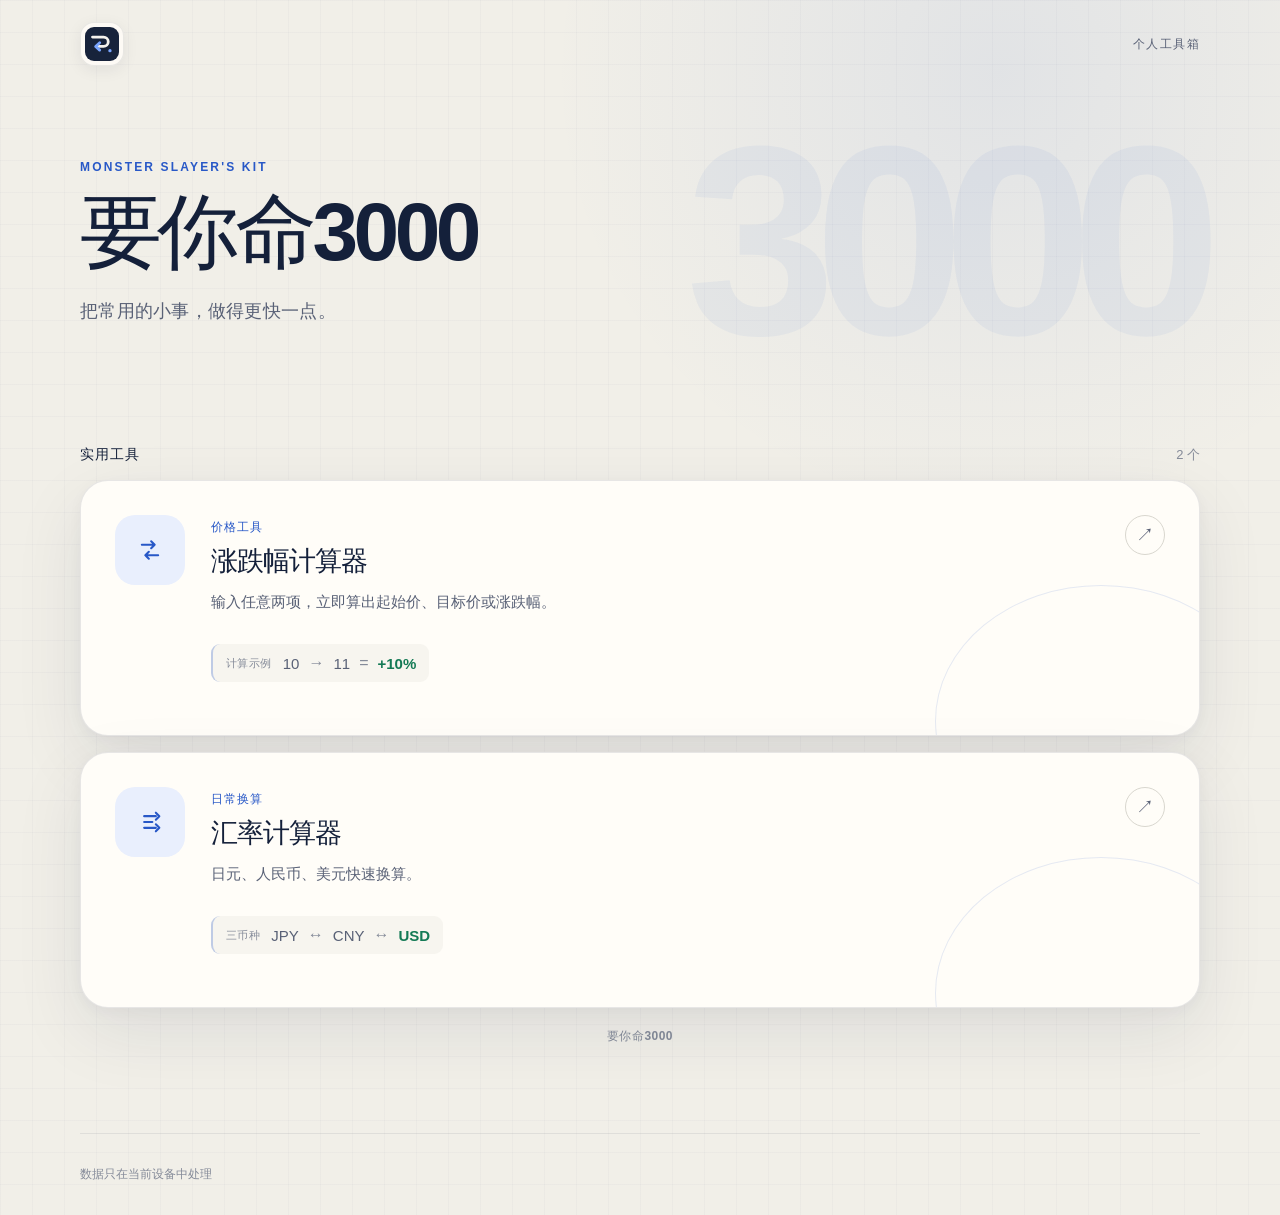
==== index.html @ 7c8b74f3 "完善 PWA 图标、离线缓存及点击更新机制 v1.1.1" ====
<!doctype html>
<html lang="zh-CN">
  <head>
    <meta charset="UTF-8" />
    <meta name="viewport" content="width=device-width, initial-scale=1, viewport-fit=cover" />
    <meta name="theme-color" content="#f1efe8" />
    <meta name="apple-mobile-web-app-capable" content="yes" />
    <meta name="apple-mobile-web-app-title" content="要你命3000" />
    <meta name="apple-mobile-web-app-status-bar-style" content="default" />
    <meta name="description" content="要你命3000：简单、顺手、在本地运行的个人实用工具合集。" />
    <link rel="manifest" href="./manifest.webmanifest" />
    <link rel="icon" href="./assets/icon-192.png" type="image/png" />
    <link rel="apple-touch-icon" sizes="180x180" href="./assets/apple-touch-icon.png" />
    <link rel="stylesheet" href="./assets/styles.css" />
    <title>要你命3000 · Monster Slayer's Kit</title>
  </head>
  <body>
    <div class="site-shell">
      <header class="topbar">
        <a class="brand-mark" href="./index.html" aria-label="要你命3000 首页">
          <img src="./assets/icon.svg" alt="" width="34" height="34" />
        </a>
        <span class="topbar-note">个人工具箱</span>
      </header>

      <main class="home-main">
        <section class="intro" aria-labelledby="page-title">
          <p class="eyebrow">MONSTER SLAYER'S KIT</p>
          <h1 id="page-title">要你命3000</h1>
          <p class="intro-copy">把常用的小事，做得更快一点。</p>
        </section>

        <section class="tools-section" aria-labelledby="tools-title">
          <div class="section-heading">
            <h2 id="tools-title">实用工具</h2>
            <span>2 个</span>
          </div>

          <a class="tool-card" href="./tools/change-calculator/index.html">
            <div class="tool-card-icon" aria-hidden="true">
              <svg viewBox="0 0 24 24" fill="none">
                <path d="M5 7.5h11M13 4.5l3 3-3 3M19 16.5H8M11 13.5l-3 3 3 3" />
              </svg>
            </div>
            <div class="tool-card-body">
              <p class="tool-card-kicker">价格工具</p>
              <h3>涨跌幅计算器</h3>
              <p>输入任意两项，立即算出起始价、目标价或涨跌幅。</p>
              <div class="formula-preview" aria-label="计算示例：10 到 11，涨幅为 10%">
                <small>计算示例</small>
                <span>10</span><i>→</i><span>11</span><i>=</i><strong>+10%</strong>
              </div>
            </div>
            <span class="tool-card-arrow" aria-hidden="true">↗</span>
          </a>

          <a class="tool-card" href="./tools/currency-converter/index.html">
            <div class="tool-card-icon" aria-hidden="true">
              <svg viewBox="0 0 24 24" fill="none">
                <path d="M7 7h10M7 12h7M7 17h10M17 4l3 3-3 3M17 14l3 3-3 3" />
              </svg>
            </div>
            <div class="tool-card-body">
              <p class="tool-card-kicker">日常换算</p>
              <h3>汇率计算器</h3>
              <p>日元、人民币、美元快速换算。</p>
              <div class="formula-preview" aria-label="汇率换算预览">
                <small>三币种</small>
                <span>JPY</span><i>↔</i><span>CNY</span><i>↔</i><strong>USD</strong>
              </div>
            </div>
            <span class="tool-card-arrow" aria-hidden="true">↗</span>
          </a>
        </section>

        <p class="version-note" data-app-version>要你命3000</p>
      </main>

      <footer class="site-footer">数据只在当前设备中处理</footer>
    </div>
    <script src="./assets/app.js" defer></script>
  </body>
</html>
---- assets/styles.css ----
:root {
  color-scheme: light;
  --canvas: #f1efe8;
  --surface: #fffdf8;
  --surface-muted: #f7f5ef;
  --ink: #14203a;
  --ink-soft: #596176;
  --ink-faint: #858b99;
  --line: #d9d7cf;
  --line-strong: #c4c2b9;
  --accent: #2858c7;
  --accent-soft: #e9effd;
  --up: #147a55;
  --up-soft: #eaf6f0;
  --down: #b5453f;
  --down-soft: #fbefed;
  --flat: #6a7180;
  --shadow: 0 24px 70px rgba(27, 38, 64, 0.09), 0 4px 14px rgba(27, 38, 64, 0.04);
  --radius-xl: 28px;
  --radius-lg: 18px;
  --radius-md: 12px;
  --page-width: 1120px;
  font-family: "Segoe UI Variable Text", "Microsoft YaHei UI", "PingFang SC", sans-serif;
  font-synthesis: none;
  text-rendering: optimizeLegibility;
}

* {
  box-sizing: border-box;
}

html {
  min-width: 320px;
  background: var(--canvas);
}

body {
  min-width: 320px;
  min-height: 100vh;
  min-height: 100svh;
  margin: 0;
  color: var(--ink);
  background:
    radial-gradient(circle at 78% 6%, rgba(40, 88, 199, 0.08), transparent 28rem),
    linear-gradient(rgba(20, 32, 58, 0.025) 1px, transparent 1px),
    linear-gradient(90deg, rgba(20, 32, 58, 0.025) 1px, transparent 1px),
    var(--canvas);
  background-size: auto, 32px 32px, 32px 32px, auto;
  -webkit-font-smoothing: antialiased;
}

a {
  color: inherit;
  text-decoration: none;
}

button,
input {
  font: inherit;
}

button,
a,
input {
  -webkit-tap-highlight-color: transparent;
}

.site-shell {
  width: min(100% - 40px, var(--page-width));
  min-height: 100vh;
  min-height: 100svh;
  margin-inline: auto;
  display: flex;
  flex-direction: column;
}

.topbar {
  min-height: 88px;
  display: flex;
  align-items: center;
  justify-content: space-between;
  padding-top: env(safe-area-inset-top);
}

.brand-mark {
  width: 44px;
  height: 44px;
  display: grid;
  place-items: center;
  border: 1px solid rgba(24, 32, 53, 0.09);
  border-radius: 14px;
  background: rgba(255, 253, 248, 0.82);
  box-shadow: 0 4px 16px rgba(20, 32, 58, 0.07);
  transition: transform 160ms ease, box-shadow 160ms ease;
}

.brand-mark img {
  display: block;
  border-radius: 9px;
}

.brand-mark:hover {
  transform: translateY(-1px);
  box-shadow: 0 6px 16px rgba(24, 32, 53, 0.1);
}

.brand-mark:active {
  transform: translateY(0) scale(0.97);
}

.brand-mark:focus-visible,
.back-link:focus-visible,
.tool-card:focus-visible,
.clear-button:focus-visible {
  outline: 3px solid rgba(49, 95, 202, 0.28);
  outline-offset: 3px;
}

.topbar-note {
  color: var(--ink-soft);
  font-size: 12px;
  font-weight: 600;
  letter-spacing: 0.12em;
}

.home-main {
  flex: 1;
  padding: clamp(54px, 8vh, 84px) 0 88px;
}

.intro {
  position: relative;
  min-height: 260px;
  max-width: none;
  isolation: isolate;
}

.intro::after {
  content: "3000";
  position: absolute;
  z-index: -1;
  top: -54px;
  right: 0;
  color: rgba(40, 88, 199, 0.055);
  font-family: "Segoe UI Variable Display", "Segoe UI", sans-serif;
  font-size: clamp(150px, 24vw, 270px);
  font-weight: 760;
  line-height: 1;
  letter-spacing: -0.08em;
  pointer-events: none;
  user-select: none;
}

.eyebrow {
  margin: 0 0 17px;
  color: var(--accent);
  font-size: 12px;
  font-weight: 750;
  letter-spacing: 0.18em;
}

.intro h1,
.tool-heading h1 {
  margin: 0;
  font-family: "Segoe UI Variable Display", "Microsoft YaHei UI", "PingFang SC", sans-serif;
  font-weight: 760;
  letter-spacing: -0.055em;
  text-wrap: balance;
}

.intro h1 {
  font-size: clamp(54px, 7.4vw, 82px);
  line-height: 1;
}

.intro-copy {
  max-width: 34em;
  margin: 23px 0 0;
  color: var(--ink-soft);
  font-size: clamp(16px, 2vw, 18px);
  line-height: 1.75;
  letter-spacing: 0.015em;
}

.tools-section {
  margin-top: 26px;
}

.version-note {
  margin: 20px 0 0;
  color: var(--ink-faint);
  font-size: 12px;
  font-weight: 600;
  letter-spacing: 0.04em;
  text-align: center;
}

.section-heading {
  display: flex;
  align-items: baseline;
  justify-content: space-between;
  margin-bottom: 16px;
}

.section-heading h2 {
  margin: 0;
  font-size: 14px;
  font-weight: 750;
  letter-spacing: 0.06em;
}

.section-heading span {
  color: var(--ink-faint);
  font-size: 13px;
}

.tool-card {
  position: relative;
  min-height: 256px;
  display: grid;
  grid-template-columns: 70px minmax(0, 1fr) auto;
  gap: 26px;
  align-items: start;
  padding: 34px;
  overflow: hidden;
  border: 1px solid rgba(20, 32, 58, 0.1);
  border-radius: var(--radius-xl);
  background: var(--surface);
  box-shadow: var(--shadow);
  transition: transform 200ms ease, box-shadow 200ms ease, border-color 200ms ease;
}

.tool-card + .tool-card {
  margin-top: 16px;
}

.tool-card::after {
  content: "";
  position: absolute;
  right: -68px;
  bottom: -122px;
  width: 330px;
  height: 270px;
  border: 1px solid rgba(40, 88, 199, 0.12);
  border-radius: 50%;
  pointer-events: none;
}

.tool-card:hover {
  transform: translateY(-3px);
  border-color: rgba(49, 95, 202, 0.26);
  box-shadow: 0 22px 60px rgba(32, 37, 47, 0.1), 0 3px 9px rgba(32, 37, 47, 0.04);
}

.tool-card:active {
  transform: translateY(-1px) scale(0.995);
}

.tool-card-icon {
  width: 70px;
  height: 70px;
  display: grid;
  place-items: center;
  border-radius: 20px;
  color: var(--accent);
  background: var(--accent-soft);
}

.tool-card-icon svg {
  width: 28px;
  stroke: currentColor;
  stroke-width: 1.8;
  stroke-linecap: round;
  stroke-linejoin: round;
}

.tool-card-body {
  min-width: 0;
}

.tool-card-kicker {
  margin: 2px 0 8px !important;
  color: var(--accent) !important;
  font-size: 12px !important;
  font-weight: 700;
  letter-spacing: 0.08em;
}

.tool-card h3 {
  margin: 0;
  font-size: 27px;
  font-weight: 750;
  line-height: 1.2;
  letter-spacing: -0.035em;
}

.tool-card-body > p {
  max-width: 520px;
  margin: 11px 0 0;
  color: var(--ink-soft);
  font-size: 15px;
  line-height: 1.7;
  text-wrap: pretty;
}

.formula-preview {
  width: fit-content;
  display: flex;
  align-items: center;
  gap: 9px;
  margin-top: 30px;
  padding: 10px 13px;
  border-left: 2px solid rgba(49, 95, 202, 0.28);
  border-radius: 9px;
  color: var(--ink-soft);
  background: var(--surface-muted);
  font-variant-numeric: tabular-nums;
  white-space: nowrap;
}

.formula-preview small {
  margin-right: 2px;
  color: var(--ink-faint);
  font-size: 11px;
  font-weight: 650;
  letter-spacing: 0.04em;
}

.formula-preview span,
.formula-preview strong {
  padding: 0;
  text-align: center;
  font-size: 15px;
}

.formula-preview i {
  color: var(--ink-faint);
  font-style: normal;
}

.formula-preview strong {
  color: var(--up);
}

.tool-card-arrow {
  position: relative;
  z-index: 1;
  width: 40px;
  height: 40px;
  display: grid;
  place-items: center;
  border: 1px solid var(--line);
  border-radius: 50%;
  color: var(--ink-soft);
  font-size: 18px;
  transition: color 160ms ease, border-color 160ms ease, background 160ms ease;
}

.tool-card:hover .tool-card-arrow {
  color: #fff;
  border-color: var(--accent);
  background: var(--accent);
}

.site-footer {
  min-height: 82px;
  display: flex;
  align-items: center;
  padding-bottom: env(safe-area-inset-bottom);
  border-top: 1px solid rgba(24, 32, 53, 0.08);
  color: var(--ink-faint);
  font-size: 12px;
}

/* 公共 PWA 更新提示；预留页面底部空间，避免覆盖工具和安全区域。 */
body.has-pwa-update {
  padding-bottom: calc(var(--pwa-update-height, 80px) + 32px + env(safe-area-inset-bottom));
}

.pwa-update {
  position: fixed;
  z-index: 20;
  left: max(16px, env(safe-area-inset-left));
  right: max(16px, env(safe-area-inset-right));
  bottom: calc(16px + env(safe-area-inset-bottom));
  max-width: 480px;
  margin-inline: auto;
  display: flex;
  align-items: center;
  justify-content: space-between;
  gap: 12px;
  padding: 12px 14px;
  border: 1px solid var(--line);
  border-radius: var(--radius-md);
  background: var(--surface);
  box-shadow: 0 4px 18px rgba(27, 38, 64, 0.1);
}

.pwa-update[hidden] {
  display: none;
}

.pwa-update p {
  margin: 0;
  color: var(--ink-soft);
  font-size: 13px;
  line-height: 1.5;
}

.pwa-update button {
  flex: 0 0 auto;
  min-height: 44px;
  padding: 0 12px;
  border: 0;
  border-radius: 8px;
  color: #fff;
  background: var(--accent);
  font-size: 13px;
  font-weight: 600;
  cursor: pointer;
}

.pwa-update button:disabled {
  opacity: 0.65;
  cursor: wait;
}

.pwa-update button:focus-visible {
  outline: 3px solid var(--accent);
  outline-offset: 3px;
}

/* Calculator */
.calculator-shell {
  max-width: 920px;
}

.back-link {
  min-height: 42px;
  display: inline-flex;
  align-items: center;
  gap: 7px;
  margin-left: -8px;
  padding: 0 9px;
  border-radius: 10px;
  color: var(--ink-soft);
  font-size: 14px;
  font-weight: 600;
  transition: color 160ms ease, background 160ms ease;
}

.back-link svg {
  width: 20px;
  stroke: currentColor;
  stroke-width: 1.8;
  stroke-linecap: round;
  stroke-linejoin: round;
}

.back-link:hover {
  color: var(--ink);
  background: rgba(255, 254, 251, 0.65);
}

.brand-mark-small {
  width: 38px;
  height: 38px;
  border-radius: 12px;
}

.calculator-main {
  flex: 1;
  padding: clamp(38px, 5vh, 56px) 0 max(56px, env(safe-area-inset-bottom));
}

.tool-heading {
  max-width: 720px;
  margin-bottom: 34px;
}

.tool-heading h1 {
  font-size: clamp(38px, 5.2vw, 52px);
  line-height: 1.06;
}

.tool-heading > p:last-child {
  margin: 14px 0 0;
  color: var(--ink-soft);
  font-size: 16px;
  line-height: 1.7;
}

.calculator-card {
  position: relative;
  padding: clamp(22px, 4vw, 40px);
  overflow: hidden;
  border: 1px solid rgba(20, 32, 58, 0.1);
  border-radius: var(--radius-xl);
  background: var(--surface);
  box-shadow: var(--shadow);
}

.calculator-card::before {
  content: "";
  position: absolute;
  inset: 0 0 auto;
  height: 3px;
  background: var(--accent);
}

.relation-line {
  display: flex;
  align-items: center;
  justify-content: center;
  gap: 12px;
  margin-bottom: 28px;
  color: var(--ink-faint);
  font-size: 12px;
  font-weight: 700;
  letter-spacing: 0.12em;
}

.relation-line i {
  color: var(--line-strong);
  font-style: normal;
  font-weight: 400;
}

.price-row {
  display: grid;
  grid-template-columns: minmax(0, 1fr) 48px minmax(0, 1fr);
  align-items: start;
}

.price-b-group {
  min-width: 0;
}

.price-b-drop:not([hidden]) {
  display: flex;
  align-items: baseline;
  justify-content: space-between;
  gap: 12px;
  margin: 7px 10px 0;
  padding: 9px 12px;
  border: 1px solid rgba(20, 32, 58, 0.06);
  border-radius: 10px;
  color: var(--ink-soft);
  background: rgba(247, 245, 239, 0.5);
  font-size: 11px;
  line-height: 1.5;
}

.price-b-drop > span {
  flex-shrink: 0;
}

.price-b-drop output {
  min-width: 0;
  font-size: 16px;
  font-weight: 600;
  font-variant-numeric: tabular-nums;
  text-align: right;
  overflow-wrap: anywhere;
}

.price-row > .direction-arrow {
  margin-top: 70px;
}

.field-card {
  position: relative;
  min-width: 0;
  display: block;
  min-height: 164px;
  padding: 20px;
  border: 1px solid var(--line);
  border-radius: var(--radius-lg);
  background: #faf8f3;
  cursor: text;
  transition: border-color 160ms ease, box-shadow 160ms ease, background 160ms ease, transform 160ms ease;
}

.field-card:focus-within {
  border-color: rgba(49, 95, 202, 0.65);
  background: #fff;
  box-shadow: 0 0 0 4px rgba(49, 95, 202, 0.1);
  transform: translateY(-1px);
}

.field-head {
  display: flex;
  align-items: center;
  justify-content: space-between;
  gap: 12px;
  color: var(--ink-soft);
  font-size: 13px;
  font-weight: 700;
}

.field-head small {
  min-width: 25px;
  height: 25px;
  display: grid;
  place-items: center;
  border: 1px solid var(--line);
  border-radius: 7px;
  color: var(--ink-faint);
  background: rgba(255, 255, 255, 0.65);
  font-size: 11px;
}

.input-wrap {
  min-width: 0;
  display: flex;
  align-items: baseline;
  margin-top: 15px;
}

.input-wrap input {
  width: 100%;
  min-width: 0;
  height: 52px;
  padding: 0;
  border: 0;
  outline: 0;
  color: var(--ink);
  background: transparent;
  font-size: clamp(30px, 5vw, 42px);
  font-weight: 720;
  letter-spacing: -0.035em;
  font-variant-numeric: tabular-nums;
  caret-color: var(--accent);
}

.input-wrap input::placeholder {
  color: #c7c8c7;
  opacity: 1;
}

.input-suffix {
  margin-left: 5px;
  color: var(--ink-faint);
  font-size: 20px;
  font-weight: 700;
}

.field-role {
  min-height: 18px;
  display: inline-flex;
  align-items: center;
  margin-top: 8px;
  color: var(--ink-faint);
  font-size: 11px;
  font-weight: 650;
  letter-spacing: 0.04em;
}

.field-card.is-derived {
  border-color: rgba(49, 95, 202, 0.32);
  background: var(--accent-soft);
}

.field-card.is-derived .field-role {
  color: var(--accent);
}

.field-card.has-error {
  border-color: rgba(181, 69, 63, 0.48);
  background: var(--down-soft);
}

.direction-arrow {
  display: grid;
  place-items: center;
  color: var(--ink-faint);
}

.direction-arrow svg {
  width: 22px;
  stroke: currentColor;
  stroke-width: 1.6;
  stroke-linecap: round;
  stroke-linejoin: round;
}

.change-connector {
  height: 42px;
  display: grid;
  place-items: center;
}

.change-connector span {
  width: 1px;
  height: 25px;
  background: var(--line);
}

.change-card {
  max-width: calc(50% - 24px);
  margin-inline: auto;
}

.change-card.is-up {
  border-color: rgba(20, 122, 85, 0.3);
  background: var(--up-soft);
}

.change-card.is-up .field-role,
.change-card.is-up input {
  color: var(--up);
}

.change-card.is-down {
  border-color: rgba(181, 69, 63, 0.3);
  background: var(--down-soft);
}

.change-card.is-down .field-role,
.change-card.is-down input {
  color: var(--down);
}

.change-card.is-flat {
  background: #f1f2f3;
}

.status-row {
  min-height: 38px;
  display: flex;
  align-items: center;
  justify-content: space-between;
  gap: 18px;
  margin-top: 30px;
  padding-top: 22px;
  border-top: 1px solid rgba(24, 32, 53, 0.08);
}

.status-message {
  margin: 0;
  color: var(--ink-soft);
  font-size: 13px;
  font-weight: 550;
}

.status-message[data-tone="up"] { color: var(--up); }
.status-message[data-tone="down"],
.status-message[data-tone="error"] { color: var(--down); }
.status-message[data-tone="flat"] { color: var(--flat); }

.clear-button {
  min-height: 38px;
  display: inline-flex;
  align-items: center;
  gap: 7px;
  flex: 0 0 auto;
  padding: 0 11px;
  border: 0;
  border-radius: 10px;
  color: var(--ink-soft);
  background: transparent;
  cursor: pointer;
  font-size: 13px;
  font-weight: 600;
  transition: color 160ms ease, background 160ms ease;
}

.clear-button svg {
  width: 17px;
  stroke: currentColor;
  stroke-width: 1.6;
  stroke-linecap: round;
  stroke-linejoin: round;
}

.clear-button:hover:not(:disabled) {
  color: var(--down);
  background: var(--down-soft);
}

.clear-button:disabled {
  opacity: 0.35;
  cursor: default;
}

/* Currency converter */
.currency-card {
  max-width: 720px;
}

.currency-stack {
  display: grid;
  gap: 10px;
}

.currency-field {
  min-height: 142px;
}

.currency-field .field-head > span:first-child {
  color: var(--ink);
  font-size: 15px;
}

.currency-field .field-head small {
  min-width: auto;
  height: auto;
  padding: 4px 7px;
  color: var(--accent);
  border-color: rgba(40, 88, 199, 0.18);
  background: var(--accent-soft);
  letter-spacing: 0.04em;
}

.currency-field.is-source {
  border-color: rgba(40, 88, 199, 0.6);
  background: #fff;
  box-shadow: 0 0 0 4px rgba(40, 88, 199, 0.09);
}

.currency-field .input-suffix {
  flex: 0 0 auto;
}

.currency-connector {
  height: 22px;
  display: grid;
  place-items: center;
  color: var(--line-strong);
}

.currency-connector svg {
  width: 18px;
  height: 18px;
  stroke: currentColor;
  stroke-width: 1.6;
  stroke-linecap: round;
  stroke-linejoin: round;
}

.currency-status {
  align-items: flex-start;
}

.currency-status-copy {
  min-width: 0;
}

.rate-date {
  margin: 5px 0 0;
  color: var(--ink-faint);
  font-size: 12px;
  line-height: 1.5;
}

.refresh-button {
  min-height: 38px;
  display: inline-flex;
  align-items: center;
  gap: 7px;
  flex: 0 0 auto;
  padding: 0 11px;
  border: 1px solid var(--line);
  border-radius: 10px;
  color: var(--ink-soft);
  background: transparent;
  cursor: pointer;
  font-size: 13px;
  font-weight: 600;
  transition: color 160ms ease, border-color 160ms ease, background 160ms ease;
}

.refresh-button svg {
  width: 16px;
  stroke: currentColor;
  stroke-width: 1.7;
  stroke-linecap: round;
  stroke-linejoin: round;
}

.refresh-button:hover:not(:disabled) {
  color: var(--accent);
  border-color: rgba(40, 88, 199, 0.38);
  background: var(--accent-soft);
}

.refresh-button:disabled {
  opacity: 0.55;
  cursor: wait;
}

.refresh-button:focus-visible {
  outline: 3px solid rgba(49, 95, 202, 0.28);
  outline-offset: 3px;
}

.privacy-note {
  display: flex;
  align-items: center;
  justify-content: center;
  gap: 7px;
  margin: 20px 0 0;
  color: var(--ink-faint);
  font-size: 12px;
}

.privacy-note svg {
  width: 16px;
  stroke: currentColor;
  stroke-width: 1.5;
  stroke-linecap: round;
  stroke-linejoin: round;
}

@media (max-width: 680px) {
  .site-shell {
    width: min(100% - 28px, var(--page-width));
  }

  .topbar {
    min-height: 72px;
  }

  .home-main {
    padding: 46px 0 54px;
  }

  .intro {
    min-height: 244px;
  }

  .intro::after {
    top: 42px;
    right: -12px;
    font-size: clamp(118px, 42vw, 164px);
  }

  .intro h1 {
    max-width: 7em;
    font-size: clamp(48px, 14vw, 62px);
  }

  .tools-section {
    margin-top: 24px;
  }

  .tool-card {
    min-height: 0;
    grid-template-columns: 54px minmax(0, 1fr);
    gap: 18px;
    padding: 22px;
    border-radius: 22px;
  }

  .tool-card-icon {
    width: 54px;
    height: 54px;
    border-radius: 16px;
  }

  .tool-card h3 {
    font-size: 21px;
  }

  .tool-card-body > p {
    font-size: 14px;
    line-height: 1.6;
  }

  .tool-card-body {
    padding-right: 30px;
  }

  .formula-preview {
    max-width: 100%;
    gap: 7px;
    margin-top: 22px;
    padding-inline: 10px;
    overflow: hidden;
  }

  .formula-preview span,
  .formula-preview strong {
    padding-inline: 0;
  }

  .tool-card-arrow {
    position: absolute;
    top: 22px;
    right: 22px;
    width: 32px;
    height: 32px;
  }

  .calculator-main {
    padding-top: 30px;
  }

  .tool-heading {
    margin-bottom: 24px;
  }

  .calculator-card {
    padding: 22px;
    border-radius: 22px;
  }

  .relation-line {
    margin: 2px 0 20px;
  }

  .price-row {
    grid-template-columns: minmax(0, 1fr);
    gap: 0;
  }

  .field-card {
    min-height: 146px;
    padding: 17px;
    border-radius: 16px;
  }

  .field-head {
    font-size: 12px;
  }

  .field-head small {
    min-width: 22px;
    height: 22px;
  }

  .input-wrap {
    margin-top: 10px;
  }

  .input-wrap input {
    height: 48px;
    font-size: clamp(30px, 10vw, 38px);
  }

  .direction-arrow {
    height: 34px;
    transform: rotate(90deg);
  }

  .price-row > .direction-arrow {
    margin-top: 0;
  }

  .direction-arrow svg {
    width: 19px;
  }

  .change-connector {
    height: 32px;
  }

  .change-connector span {
    height: 18px;
  }

  .change-card {
    max-width: none;
  }

  .status-row {
    margin-top: 20px;
    padding-top: 16px;
  }

  .currency-field {
    min-height: 132px;
  }
}

@media (max-width: 420px) {
  .tool-card-body > p {
    padding-right: 12px;
  }

  .formula-preview small {
    display: none;
  }

  .calculator-card {
    padding: 18px 14px;
  }

  .field-card {
    padding: 16px;
  }

  .field-head > span:first-child {
    max-width: none;
    line-height: 1.25;
  }

  .field-role {
    font-size: 10px;
  }

  .status-message {
    max-width: 220px;
    line-height: 1.45;
  }

  .currency-status {
    gap: 12px;
  }
}

@media (prefers-reduced-motion: reduce) {
  *,
  *::before,
  *::after {
    scroll-behavior: auto !important;
    transition-duration: 0.01ms !important;
  }
}
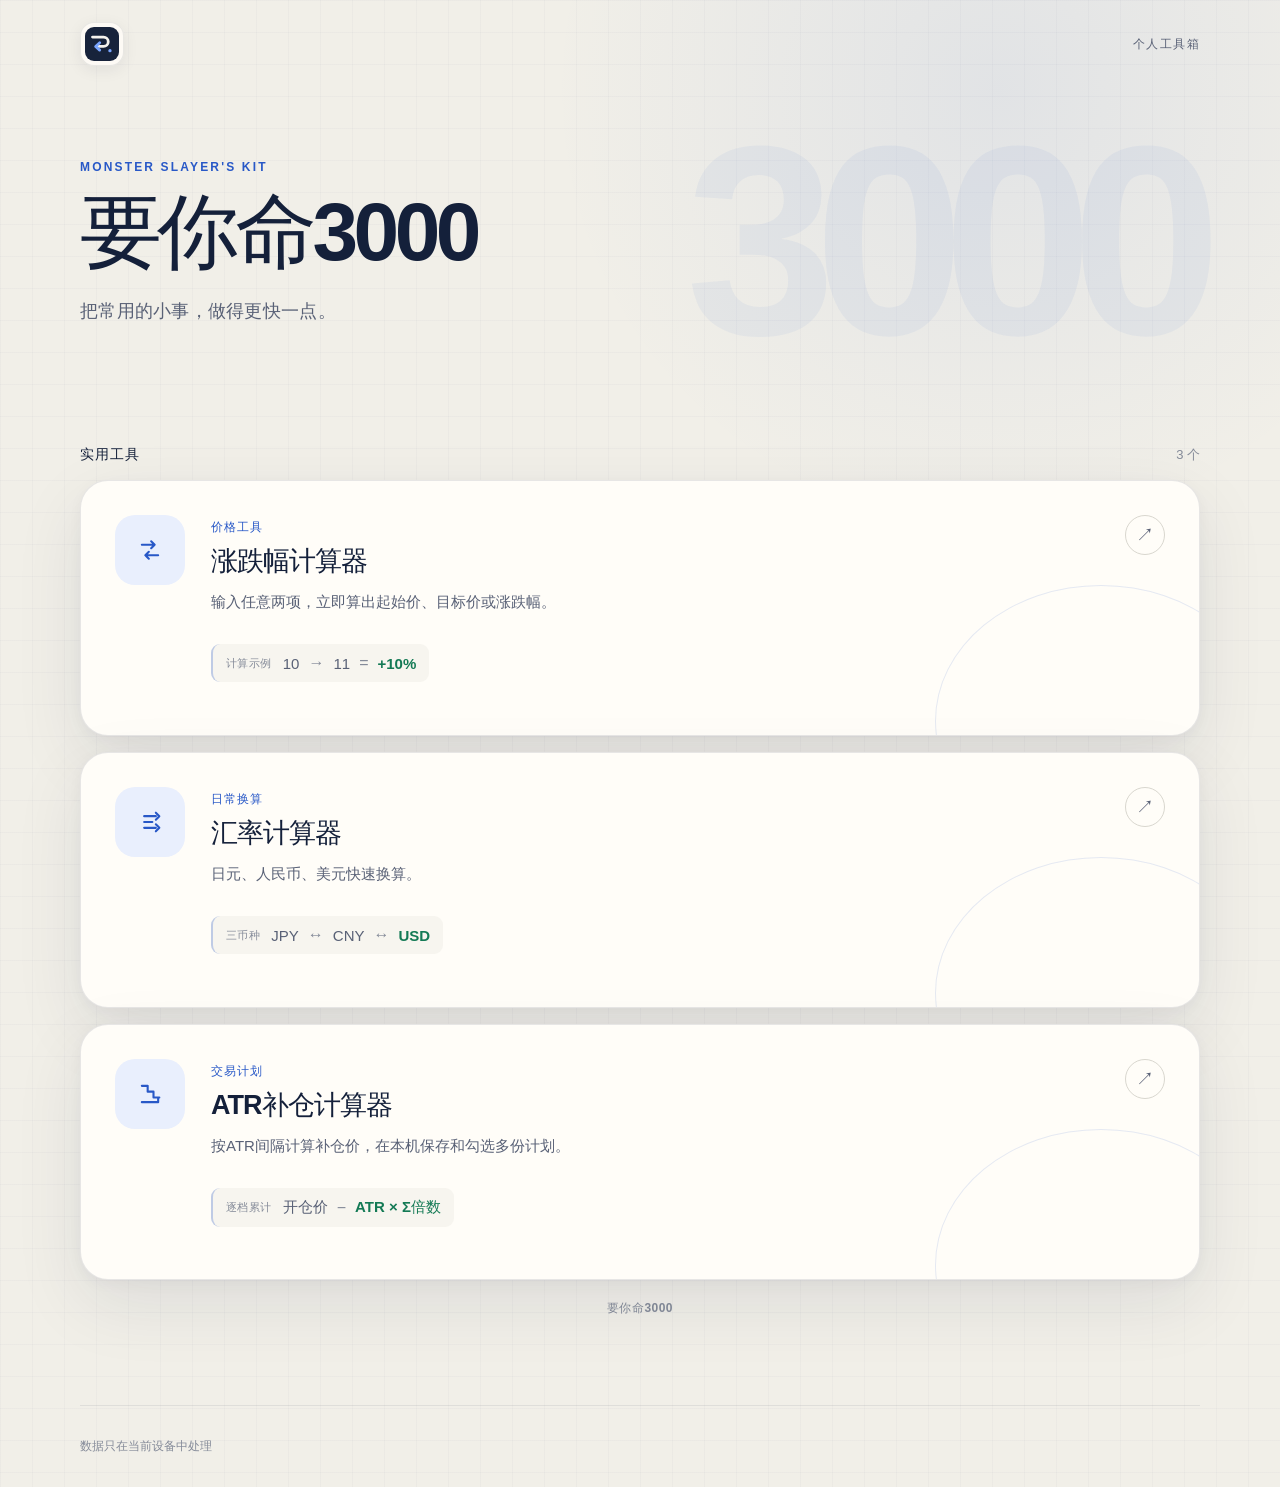
==== commit 3a577865: "发布 ATR 补仓计算器 v1.2.0" ====
--- a/index.html
+++ b/index.html
@@ -33,7 +33,7 @@
         <section class="tools-section" aria-labelledby="tools-title">
           <div class="section-heading">
             <h2 id="tools-title">实用工具</h2>
-            <span>2 个</span>
+            <span>3 个</span>
           </div>
 
           <a class="tool-card" href="./tools/change-calculator/index.html">
@@ -71,6 +71,24 @@
             </div>
             <span class="tool-card-arrow" aria-hidden="true">↗</span>
           </a>
+
+          <a class="tool-card" href="./tools/atr-calculator/index.html">
+            <div class="tool-card-icon" aria-hidden="true">
+              <svg viewBox="0 0 24 24" fill="none">
+                <path d="M5 5h5v5h5v5h5M5 19h14M19 15v4" />
+              </svg>
+            </div>
+            <div class="tool-card-body">
+              <p class="tool-card-kicker">交易计划</p>
+              <h3>ATR补仓计算器</h3>
+              <p>按ATR间隔计算补仓价，在本机保存和勾选多份计划。</p>
+              <div class="formula-preview" aria-label="按累计ATR间隔逐档计算">
+                <small>逐档累计</small>
+                <span>开仓价</span><i>−</i><strong>ATR × Σ倍数</strong>
+              </div>
+            </div>
+            <span class="tool-card-arrow" aria-hidden="true">↗</span>
+          </a>
         </section>
 
         <p class="version-note" data-app-version>要你命3000</p>
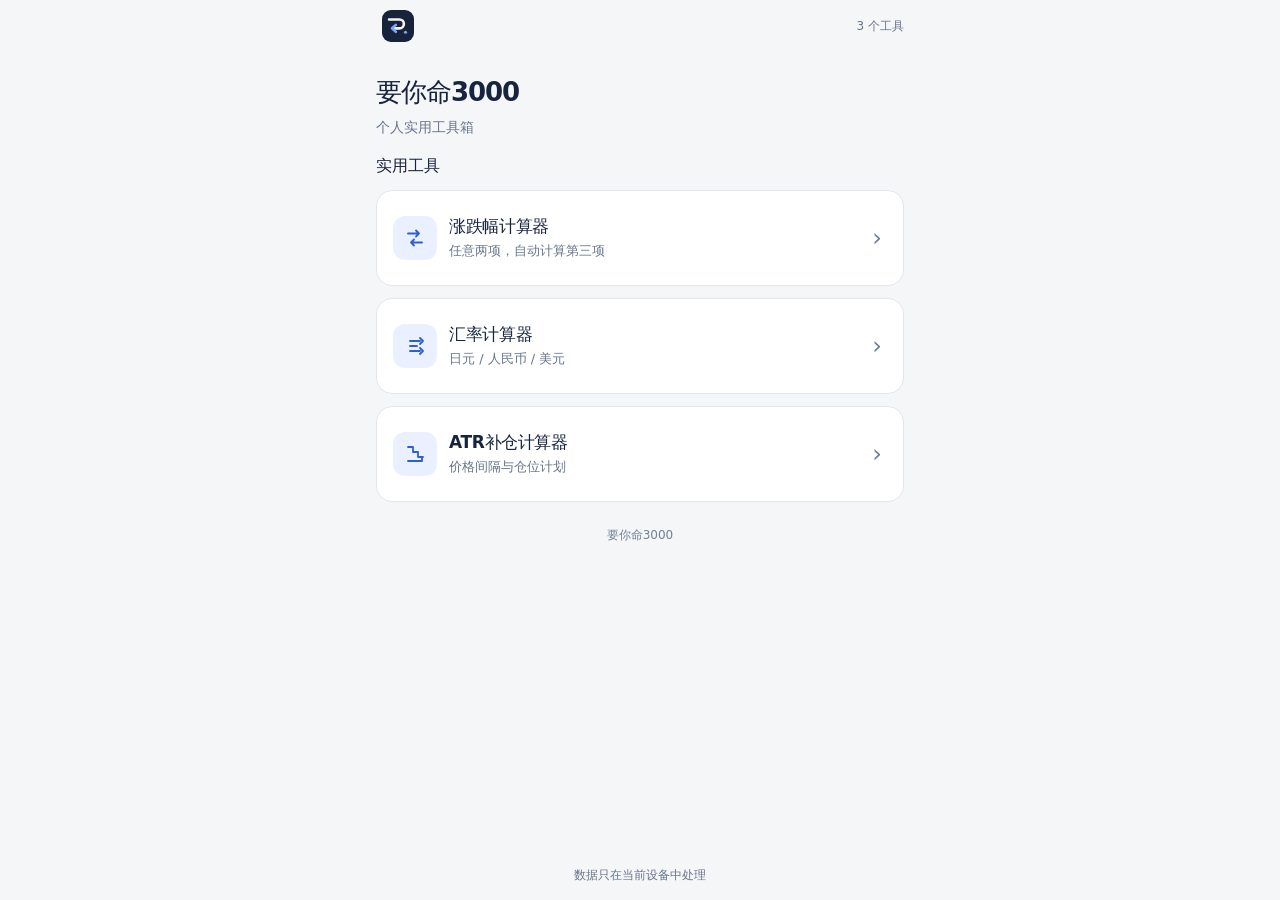
==== commit bb6a017c: "release: v1.3.0 compact UI redesign" ====
--- a/index.html
+++ b/index.html
@@ -3,7 +3,7 @@
   <head>
     <meta charset="UTF-8" />
     <meta name="viewport" content="width=device-width, initial-scale=1, viewport-fit=cover" />
-    <meta name="theme-color" content="#f1efe8" />
+    <meta name="theme-color" content="#f5f6f8" />
     <meta name="apple-mobile-web-app-capable" content="yes" />
     <meta name="apple-mobile-web-app-title" content="要你命3000" />
     <meta name="apple-mobile-web-app-status-bar-style" content="default" />
@@ -20,20 +20,18 @@
         <a class="brand-mark" href="./index.html" aria-label="要你命3000 首页">
           <img src="./assets/icon.svg" alt="" width="34" height="34" />
         </a>
-        <span class="topbar-note">个人工具箱</span>
+        <span class="topbar-note">3 个工具</span>
       </header>
 
       <main class="home-main">
         <section class="intro" aria-labelledby="page-title">
-          <p class="eyebrow">MONSTER SLAYER'S KIT</p>
           <h1 id="page-title">要你命3000</h1>
-          <p class="intro-copy">把常用的小事，做得更快一点。</p>
+          <p class="intro-copy">个人实用工具箱</p>
         </section>
 
         <section class="tools-section" aria-labelledby="tools-title">
           <div class="section-heading">
             <h2 id="tools-title">实用工具</h2>
-            <span>3 个</span>
           </div>
 
           <a class="tool-card" href="./tools/change-calculator/index.html">
@@ -43,15 +41,10 @@
               </svg>
             </div>
             <div class="tool-card-body">
-              <p class="tool-card-kicker">价格工具</p>
               <h3>涨跌幅计算器</h3>
-              <p>输入任意两项，立即算出起始价、目标价或涨跌幅。</p>
-              <div class="formula-preview" aria-label="计算示例：10 到 11，涨幅为 10%">
-                <small>计算示例</small>
-                <span>10</span><i>→</i><span>11</span><i>=</i><strong>+10%</strong>
-              </div>
+              <p>任意两项，自动计算第三项</p>
             </div>
-            <span class="tool-card-arrow" aria-hidden="true">↗</span>
+            <span class="tool-card-arrow" aria-hidden="true">›</span>
           </a>
 
           <a class="tool-card" href="./tools/currency-converter/index.html">
@@ -61,15 +54,10 @@
               </svg>
             </div>
             <div class="tool-card-body">
-              <p class="tool-card-kicker">日常换算</p>
               <h3>汇率计算器</h3>
-              <p>日元、人民币、美元快速换算。</p>
-              <div class="formula-preview" aria-label="汇率换算预览">
-                <small>三币种</small>
-                <span>JPY</span><i>↔</i><span>CNY</span><i>↔</i><strong>USD</strong>
-              </div>
+              <p>日元 / 人民币 / 美元</p>
             </div>
-            <span class="tool-card-arrow" aria-hidden="true">↗</span>
+            <span class="tool-card-arrow" aria-hidden="true">›</span>
           </a>
 
           <a class="tool-card" href="./tools/atr-calculator/index.html">
@@ -79,15 +67,10 @@
               </svg>
             </div>
             <div class="tool-card-body">
-              <p class="tool-card-kicker">交易计划</p>
               <h3>ATR补仓计算器</h3>
-              <p>按ATR间隔计算补仓价，在本机保存和勾选多份计划。</p>
-              <div class="formula-preview" aria-label="按累计ATR间隔逐档计算">
-                <small>逐档累计</small>
-                <span>开仓价</span><i>−</i><strong>ATR × Σ倍数</strong>
-              </div>
+              <p>价格间隔与仓位计划</p>
             </div>
-            <span class="tool-card-arrow" aria-hidden="true">↗</span>
+            <span class="tool-card-arrow" aria-hidden="true">›</span>
           </a>
         </section>
 
--- a/assets/styles.css
+++ b/assets/styles.css
@@ -1,1119 +1,202 @@
+/* Shared design tokens and compact utility controls. */
 :root {
   color-scheme: light;
-  --canvas: #f1efe8;
-  --surface: #fffdf8;
-  --surface-muted: #f7f5ef;
-  --ink: #14203a;
-  --ink-soft: #596176;
-  --ink-faint: #858b99;
-  --line: #d9d7cf;
-  --line-strong: #c4c2b9;
-  --accent: #2858c7;
-  --accent-soft: #e9effd;
+  --canvas: #f5f6f8;
+  --surface: #ffffff;
+  --surface-muted: #f8f9fb;
+  --ink: #17243d;
+  --ink-soft: #68758b;
+  --ink-faint: #718096;
+  --line: #e2e6ed;
+  --line-strong: #c7cfdd;
+  --accent: #2d5fd2;
+  --accent-soft: #eaf0ff;
   --up: #147a55;
-  --up-soft: #eaf6f0;
-  --down: #b5453f;
-  --down-soft: #fbefed;
-  --flat: #6a7180;
-  --shadow: 0 24px 70px rgba(27, 38, 64, 0.09), 0 4px 14px rgba(27, 38, 64, 0.04);
-  --radius-xl: 28px;
-  --radius-lg: 18px;
-  --radius-md: 12px;
-  --page-width: 1120px;
-  font-family: "Segoe UI Variable Text", "Microsoft YaHei UI", "PingFang SC", sans-serif;
+  --up-soft: #edf8f2;
+  --down: #b03e39;
+  --down-soft: #fff1ef;
+  --warning: #8c621c;
+  --warning-soft: #fff8e8;
+  --flat: #68758b;
+  --radius-xl: 16px;
+  --radius-lg: 12px;
+  --radius-md: 10px;
+  --space-1: 4px;
+  --space-2: 8px;
+  --space-3: 12px;
+  --space-4: 16px;
+  --space-6: 24px;
+  --page-width: 560px;
+  --focus-ring: 0 0 0 3px rgba(45, 95, 210, .12);
+  font-family: -apple-system, BlinkMacSystemFont, system-ui, "Segoe UI", "PingFang SC", "Microsoft YaHei", sans-serif;
   font-synthesis: none;
   text-rendering: optimizeLegibility;
 }
-
-* {
-  box-sizing: border-box;
-}
-
-html {
-  min-width: 320px;
-  background: var(--canvas);
-}
-
+* { box-sizing: border-box; }
+html { min-width: 320px; background: var(--canvas); }
 body {
-  min-width: 320px;
-  min-height: 100vh;
-  min-height: 100svh;
-  margin: 0;
-  color: var(--ink);
-  background:
-    radial-gradient(circle at 78% 6%, rgba(40, 88, 199, 0.08), transparent 28rem),
-    linear-gradient(rgba(20, 32, 58, 0.025) 1px, transparent 1px),
-    linear-gradient(90deg, rgba(20, 32, 58, 0.025) 1px, transparent 1px),
-    var(--canvas);
-  background-size: auto, 32px 32px, 32px 32px, auto;
-  -webkit-font-smoothing: antialiased;
-}
-
-a {
-  color: inherit;
-  text-decoration: none;
-}
-
-button,
-input {
-  font: inherit;
-}
-
-button,
-a,
-input {
-  -webkit-tap-highlight-color: transparent;
-}
-
+  min-width: 320px; min-height: 100vh; min-height: 100svh;
+  margin: 0; color: var(--ink); background: var(--canvas);
+  font-size: 14px; line-height: 1.5; -webkit-font-smoothing: antialiased;
+}
+a, a:hover, a:visited { color: inherit; text-decoration: none; }
+.topbar a, .topbar a span { text-decoration: none; }
+button, input { font: inherit; }
+button, a, input { -webkit-tap-highlight-color: transparent; }
+button { cursor: pointer; }
+[hidden] { display: none !important; }
+a:focus-visible, button:focus-visible, summary:focus-visible {
+  outline: 2px solid var(--accent); outline-offset: 3px;
+}
 .site-shell {
-  width: min(100% - 40px, var(--page-width));
-  min-height: 100vh;
-  min-height: 100svh;
+  width: 100%; max-width: var(--page-width); min-height: 100vh; min-height: 100svh;
   margin-inline: auto;
-  display: flex;
-  flex-direction: column;
-}
-
+  padding-left: max(16px, env(safe-area-inset-left));
+  padding-right: max(16px, env(safe-area-inset-right));
+  display: flex; flex-direction: column;
+}
 .topbar {
-  min-height: 88px;
-  display: flex;
-  align-items: center;
-  justify-content: space-between;
+  min-height: calc(52px + env(safe-area-inset-top));
   padding-top: env(safe-area-inset-top);
-}
-
+  display: flex; align-items: center; justify-content: space-between;
+}
 .brand-mark {
-  width: 44px;
-  height: 44px;
-  display: grid;
-  place-items: center;
-  border: 1px solid rgba(24, 32, 53, 0.09);
-  border-radius: 14px;
-  background: rgba(255, 253, 248, 0.82);
-  box-shadow: 0 4px 16px rgba(20, 32, 58, 0.07);
-  transition: transform 160ms ease, box-shadow 160ms ease;
-}
-
-.brand-mark img {
-  display: block;
-  border-radius: 9px;
-}
-
-.brand-mark:hover {
-  transform: translateY(-1px);
-  box-shadow: 0 6px 16px rgba(24, 32, 53, 0.1);
-}
-
-.brand-mark:active {
-  transform: translateY(0) scale(0.97);
-}
-
-.brand-mark:focus-visible,
-.back-link:focus-visible,
-.tool-card:focus-visible,
-.clear-button:focus-visible {
-  outline: 3px solid rgba(49, 95, 202, 0.28);
-  outline-offset: 3px;
-}
-
-.topbar-note {
-  color: var(--ink-soft);
-  font-size: 12px;
-  font-weight: 600;
-  letter-spacing: 0.12em;
-}
-
-.home-main {
-  flex: 1;
-  padding: clamp(54px, 8vh, 84px) 0 88px;
-}
-
-.intro {
-  position: relative;
-  min-height: 260px;
-  max-width: none;
-  isolation: isolate;
-}
-
-.intro::after {
-  content: "3000";
-  position: absolute;
-  z-index: -1;
-  top: -54px;
-  right: 0;
-  color: rgba(40, 88, 199, 0.055);
-  font-family: "Segoe UI Variable Display", "Segoe UI", sans-serif;
-  font-size: clamp(150px, 24vw, 270px);
-  font-weight: 760;
-  line-height: 1;
-  letter-spacing: -0.08em;
-  pointer-events: none;
-  user-select: none;
-}
-
-.eyebrow {
-  margin: 0 0 17px;
-  color: var(--accent);
-  font-size: 12px;
-  font-weight: 750;
-  letter-spacing: 0.18em;
-}
-
-.intro h1,
-.tool-heading h1 {
-  margin: 0;
-  font-family: "Segoe UI Variable Display", "Microsoft YaHei UI", "PingFang SC", sans-serif;
-  font-weight: 760;
-  letter-spacing: -0.055em;
-  text-wrap: balance;
-}
-
-.intro h1 {
-  font-size: clamp(54px, 7.4vw, 82px);
-  line-height: 1;
-}
-
-.intro-copy {
-  max-width: 34em;
-  margin: 23px 0 0;
-  color: var(--ink-soft);
-  font-size: clamp(16px, 2vw, 18px);
-  line-height: 1.75;
-  letter-spacing: 0.015em;
-}
-
-.tools-section {
-  margin-top: 26px;
-}
-
-.version-note {
-  margin: 20px 0 0;
-  color: var(--ink-faint);
-  font-size: 12px;
-  font-weight: 600;
-  letter-spacing: 0.04em;
-  text-align: center;
-}
-
-.section-heading {
-  display: flex;
-  align-items: baseline;
-  justify-content: space-between;
-  margin-bottom: 16px;
-}
-
-.section-heading h2 {
-  margin: 0;
-  font-size: 14px;
-  font-weight: 750;
-  letter-spacing: 0.06em;
-}
-
-.section-heading span {
-  color: var(--ink-faint);
-  font-size: 13px;
-}
-
+  width: 44px; height: 44px; display: grid; place-items: center;
+  border-radius: var(--radius-md);
+}
+.brand-mark img { display: block; width: 32px; height: 32px; border-radius: 9px; }
+.brand-mark-small img { width: 28px; height: 28px; border-radius: 8px; }
+.brand-mark:active { background: var(--line); }
+.topbar-note { color: var(--ink-soft); font-size: 12px; font-weight: 500; }
+.back-link {
+  min-height: 44px; display: inline-flex; align-items: center; gap: 4px;
+  margin-left: -8px; padding: 0 8px; border-radius: var(--radius-md);
+  color: var(--accent); font-size: 14px; font-weight: 500;
+}
+.back-link svg { width: 20px; stroke: currentColor; stroke-width: 1.8; stroke-linecap: round; stroke-linejoin: round; }
+.back-link:active { background: var(--accent-soft); }
+.home-main, .calculator-main { flex: 1; padding: 16px 0 24px; }
+.intro, .tool-heading { margin: 0 0 16px; }
+.intro h1, .tool-heading h1 {
+  margin: 0; font-size: 26px; font-weight: 700; line-height: 1.25; letter-spacing: -.04em;
+  overflow-wrap: anywhere;
+}
+.intro-copy, .tool-heading > p {
+  margin: 8px 0 0; color: var(--ink-soft); font-size: 14px; line-height: 1.5;
+}
+.section-heading { display: flex; align-items: center; justify-content: space-between; gap: 12px; margin-bottom: 12px; }
+.section-heading h2 { margin: 0; font-size: 16px; font-weight: 650; }
+.section-heading > span { color: var(--ink-soft); font-size: 12px; flex-shrink: 0; }
+.tools-section { margin-top: 0; }
 .tool-card {
-  position: relative;
-  min-height: 256px;
-  display: grid;
-  grid-template-columns: 70px minmax(0, 1fr) auto;
-  gap: 26px;
-  align-items: start;
-  padding: 34px;
-  overflow: hidden;
-  border: 1px solid rgba(20, 32, 58, 0.1);
-  border-radius: var(--radius-xl);
-  background: var(--surface);
-  box-shadow: var(--shadow);
-  transition: transform 200ms ease, box-shadow 200ms ease, border-color 200ms ease;
-}
-
-.tool-card + .tool-card {
-  margin-top: 16px;
-}
-
-.tool-card::after {
-  content: "";
-  position: absolute;
-  right: -68px;
-  bottom: -122px;
-  width: 330px;
-  height: 270px;
-  border: 1px solid rgba(40, 88, 199, 0.12);
-  border-radius: 50%;
-  pointer-events: none;
-}
-
-.tool-card:hover {
-  transform: translateY(-3px);
-  border-color: rgba(49, 95, 202, 0.26);
-  box-shadow: 0 22px 60px rgba(32, 37, 47, 0.1), 0 3px 9px rgba(32, 37, 47, 0.04);
-}
-
-.tool-card:active {
-  transform: translateY(-1px) scale(0.995);
-}
-
-.tool-card-icon {
-  width: 70px;
-  height: 70px;
-  display: grid;
-  place-items: center;
-  border-radius: 20px;
-  color: var(--accent);
-  background: var(--accent-soft);
-}
-
-.tool-card-icon svg {
-  width: 28px;
-  stroke: currentColor;
-  stroke-width: 1.8;
-  stroke-linecap: round;
-  stroke-linejoin: round;
-}
-
-.tool-card-body {
-  min-width: 0;
-}
-
-.tool-card-kicker {
-  margin: 2px 0 8px !important;
-  color: var(--accent) !important;
-  font-size: 12px !important;
-  font-weight: 700;
-  letter-spacing: 0.08em;
-}
-
-.tool-card h3 {
-  margin: 0;
-  font-size: 27px;
-  font-weight: 750;
-  line-height: 1.2;
-  letter-spacing: -0.035em;
-}
-
-.tool-card-body > p {
-  max-width: 520px;
-  margin: 11px 0 0;
-  color: var(--ink-soft);
-  font-size: 15px;
-  line-height: 1.7;
-  text-wrap: pretty;
-}
-
-.formula-preview {
-  width: fit-content;
-  display: flex;
-  align-items: center;
-  gap: 9px;
-  margin-top: 30px;
-  padding: 10px 13px;
-  border-left: 2px solid rgba(49, 95, 202, 0.28);
-  border-radius: 9px;
-  color: var(--ink-soft);
-  background: var(--surface-muted);
-  font-variant-numeric: tabular-nums;
-  white-space: nowrap;
-}
-
-.formula-preview small {
-  margin-right: 2px;
-  color: var(--ink-faint);
-  font-size: 11px;
-  font-weight: 650;
-  letter-spacing: 0.04em;
-}
-
-.formula-preview span,
-.formula-preview strong {
-  padding: 0;
-  text-align: center;
-  font-size: 15px;
-}
-
-.formula-preview i {
-  color: var(--ink-faint);
-  font-style: normal;
-}
-
-.formula-preview strong {
-  color: var(--up);
-}
-
-.tool-card-arrow {
-  position: relative;
-  z-index: 1;
-  width: 40px;
-  height: 40px;
-  display: grid;
-  place-items: center;
-  border: 1px solid var(--line);
-  border-radius: 50%;
-  color: var(--ink-soft);
-  font-size: 18px;
-  transition: color 160ms ease, border-color 160ms ease, background 160ms ease;
-}
-
-.tool-card:hover .tool-card-arrow {
-  color: #fff;
-  border-color: var(--accent);
-  background: var(--accent);
-}
-
-.site-footer {
-  min-height: 82px;
-  display: flex;
-  align-items: center;
-  padding-bottom: env(safe-area-inset-bottom);
-  border-top: 1px solid rgba(24, 32, 53, 0.08);
-  color: var(--ink-faint);
-  font-size: 12px;
-}
-
-/* 公共 PWA 更新提示；预留页面底部空间，避免覆盖工具和安全区域。 */
-body.has-pwa-update {
-  padding-bottom: calc(var(--pwa-update-height, 80px) + 32px + env(safe-area-inset-bottom));
-}
-
+  min-height: 96px; display: grid; grid-template-columns: 44px minmax(0, 1fr) 20px;
+  align-items: center; gap: 12px; padding: 16px;
+  border: 1px solid var(--line); border-radius: var(--radius-xl); background: var(--surface);
+  transition: border-color 140ms ease, background 140ms ease;
+}
+.tool-card + .tool-card { margin-top: 12px; }
+.tool-card-icon { width: 44px; height: 44px; display: grid; place-items: center; border-radius: 12px; color: var(--accent); background: var(--accent-soft); }
+.tool-card-icon svg { width: 24px; stroke: currentColor; stroke-width: 1.8; stroke-linecap: round; stroke-linejoin: round; }
+.tool-card-body { min-width: 0; }
+.tool-card h3 { margin: 0; font-size: 17px; font-weight: 650; line-height: 1.35; letter-spacing: -.02em; }
+.tool-card-body > p { margin: 4px 0 0; color: var(--ink-soft); font-size: 13px; line-height: 1.45; }
+.tool-card-arrow { display: grid; place-items: center; color: var(--ink-faint); font-size: 24px; line-height: 1; }
+.tool-card:active { background: var(--surface-muted); border-color: var(--line-strong); }
+.version-note { margin: 24px 0 0; color: var(--ink-faint); font-size: 12px; text-align: center; }
+.site-footer { padding: 16px 0 max(16px, env(safe-area-inset-bottom)); color: var(--ink-soft); font-size: 12px; text-align: center; }
+.calculator-shell { max-width: var(--page-width); }
+.calculator-main { padding-bottom: max(24px, env(safe-area-inset-bottom)); }
+.calculator-card { padding: 16px; border: 1px solid var(--line); border-radius: var(--radius-xl); background: var(--surface); }
+.price-row { display: grid; grid-template-columns: repeat(2, minmax(0, 1fr)); gap: 12px; align-items: start; }
+.price-b-group { min-width: 0; }
+.field-card { display: block; min-width: 0; color: var(--ink-soft); }
+.field-head { display: flex; align-items: center; justify-content: space-between; gap: 8px; margin-bottom: 8px; font-size: 13px; font-weight: 500; }
+.field-head small { color: var(--ink-faint); font-size: 12px; font-weight: 500; }
+.input-wrap {
+  display: flex; align-items: center; gap: 8px; min-width: 0; height: 48px;
+  padding: 0 12px; border: 1px solid var(--line); border-radius: var(--radius-md); background: var(--surface-muted);
+}
+.input-wrap input {
+  width: 100%; min-width: 0; height: 46px; padding: 0; border: 0; outline: 0;
+  color: var(--ink); background: transparent; font-size: 20px; font-weight: 600;
+  font-variant-numeric: tabular-nums; caret-color: var(--accent);
+}
+.input-wrap input::placeholder { color: var(--ink-faint); font-size: 16px; font-weight: 400; opacity: 1; }
+.input-wrap:focus-within { border-color: var(--accent); box-shadow: var(--focus-ring); background: var(--surface); }
+.input-suffix { flex: 0 0 auto; color: var(--ink-soft); font-size: 16px; font-weight: 500; }
+.field-role:empty { display: none; }
+.field-role { display: block; margin-top: 4px; min-height: 18px; color: var(--ink-soft); font-size: 12px; }
+.field-card.is-derived .input-wrap { background: var(--accent-soft); border-color: #c7d5f8; }
+.field-card.is-derived .field-role { color: var(--accent); }
+.field-card .input-wrap:focus-within { border-color: var(--accent); box-shadow: var(--focus-ring); }
+.field-card.has-error .input-wrap { border-color: var(--down); background: var(--down-soft); }
+.change-card { margin-top: 16px; }
+.change-card input { font-size: 28px; }
+.change-card.is-up input, .change-card.is-up .field-role { color: var(--up); }
+.change-card.is-down input, .change-card.is-down .field-role { color: var(--down); }
+.change-card.is-flat input { color: var(--flat); }
+.price-b-drop { display: flex; align-items: baseline; justify-content: space-between; flex-wrap: wrap; gap: 4px 8px; margin: 8px 0 0; color: var(--ink-soft); font-size: 12px; }
+.price-b-drop output { color: var(--ink); font-size: 14px; font-weight: 600; font-variant-numeric: tabular-nums; overflow-wrap: anywhere; }
+.status-row { display: flex; align-items: center; justify-content: space-between; gap: 12px; margin-top: 16px; padding-top: 12px; border-top: 1px solid var(--line); }
+.status-message { margin: 0; color: var(--ink-soft); font-size: 13px; line-height: 1.5; overflow-wrap: anywhere; }
+.status-message[data-tone="up"] { color: var(--up); }
+.status-message[data-tone="down"], .status-message[data-tone="error"] { color: var(--down); }
+.status-message[data-tone="flat"] { color: var(--flat); }
+.clear-button, .refresh-button, .atr-button {
+  display: inline-flex; align-items: center; justify-content: center; gap: 8px;
+  min-height: 44px; padding: 8px 12px; border: 1px solid var(--line); border-radius: var(--radius-md);
+  color: var(--ink); background: var(--surface); font-size: 14px; line-height: 1.5; font-weight: 500;
+  transition: background 140ms ease, border-color 140ms ease;
+}
+.clear-button { flex: 0 0 auto; color: var(--ink-soft); border-color: transparent; background: transparent; }
+.clear-button svg, .refresh-button svg { width: 16px; stroke: currentColor; stroke-width: 1.7; stroke-linecap: round; stroke-linejoin: round; }
+button:disabled { opacity: .5; cursor: default; }
+button:active:not(:disabled) { background: var(--surface-muted); }
+.privacy-note { margin: 16px 0 0; display: flex; align-items: center; justify-content: center; gap: 4px; color: var(--ink-soft); font-size: 12px; }
+.privacy-note svg { width: 16px; stroke: currentColor; stroke-width: 1.5; stroke-linecap: round; stroke-linejoin: round; }
+.currency-stack { display: grid; }
+.currency-field { display: grid; grid-template-columns: 104px minmax(0, 1fr); align-items: center; gap: 4px 12px; padding: 8px 0; }
+.currency-field:first-child { padding-top: 0; }
+.currency-field + .currency-field { border-top: 1px solid var(--line); }
+.currency-field .field-head { display: flex; justify-content: flex-start; flex-wrap: wrap; align-items: baseline; gap: 4px 8px; margin: 0; color: var(--ink); font-size: 14px; }
+.currency-field .field-head small { margin-top: 0; font-size: 12px; }
+.currency-field .field-role { grid-column: 2; margin-top: 0; text-align: right; }
+.currency-field .field-role:empty { display: none; }
+.currency-field.is-source .input-wrap { border-color: var(--accent); background: var(--surface); }
+.currency-field.is-source .field-role { color: var(--accent); }
+.currency-field.is-derived .input-wrap { background: var(--accent-soft); }
+.currency-field .input-wrap input { text-align: right; }
+.currency-status { display: block; margin-top: 4px; }
+.currency-status-copy { min-width: 0; }
+.rate-date { display: grid; gap: 4px; margin: 8px 0 12px; color: var(--ink-soft); font-size: 12px; line-height: 1.6; overflow-wrap: anywhere; }
+.rate-detail { display: flex; align-items: baseline; justify-content: space-between; gap: 12px; }
+.rate-detail > span:last-child { text-align: right; font-variant-numeric: tabular-nums; overflow-wrap: anywhere; }
+.rate-detail > span:first-child { flex: 0 0 auto; }
+.refresh-button { width: 100%; color: var(--accent); }
+/* Update notice stays in document flow so it cannot cover a focused field. */
 .pwa-update {
-  position: fixed;
-  z-index: 20;
-  left: max(16px, env(safe-area-inset-left));
-  right: max(16px, env(safe-area-inset-right));
-  bottom: calc(16px + env(safe-area-inset-bottom));
-  max-width: 480px;
-  margin-inline: auto;
-  display: flex;
-  align-items: center;
-  justify-content: space-between;
-  gap: 12px;
-  padding: 12px 14px;
-  border: 1px solid var(--line);
-  border-radius: var(--radius-md);
-  background: var(--surface);
-  box-shadow: 0 4px 18px rgba(27, 38, 64, 0.1);
-}
-
-.pwa-update[hidden] {
-  display: none;
-}
-
-.pwa-update p {
-  margin: 0;
-  color: var(--ink-soft);
-  font-size: 13px;
-  line-height: 1.5;
-}
-
-.pwa-update button {
-  flex: 0 0 auto;
-  min-height: 44px;
-  padding: 0 12px;
-  border: 0;
-  border-radius: 8px;
-  color: #fff;
-  background: var(--accent);
-  font-size: 13px;
-  font-weight: 600;
-  cursor: pointer;
-}
-
-.pwa-update button:disabled {
-  opacity: 0.65;
-  cursor: wait;
-}
-
-.pwa-update button:focus-visible {
-  outline: 3px solid var(--accent);
-  outline-offset: 3px;
-}
-
-/* Calculator */
-.calculator-shell {
-  max-width: 920px;
-}
-
-.back-link {
-  min-height: 42px;
-  display: inline-flex;
-  align-items: center;
-  gap: 7px;
-  margin-left: -8px;
-  padding: 0 9px;
-  border-radius: 10px;
-  color: var(--ink-soft);
-  font-size: 14px;
-  font-weight: 600;
-  transition: color 160ms ease, background 160ms ease;
-}
-
-.back-link svg {
-  width: 20px;
-  stroke: currentColor;
-  stroke-width: 1.8;
-  stroke-linecap: round;
-  stroke-linejoin: round;
-}
-
-.back-link:hover {
-  color: var(--ink);
-  background: rgba(255, 254, 251, 0.65);
-}
-
-.brand-mark-small {
-  width: 38px;
-  height: 38px;
-  border-radius: 12px;
-}
-
-.calculator-main {
-  flex: 1;
-  padding: clamp(38px, 5vh, 56px) 0 max(56px, env(safe-area-inset-bottom));
-}
-
-.tool-heading {
-  max-width: 720px;
-  margin-bottom: 34px;
-}
-
-.tool-heading h1 {
-  font-size: clamp(38px, 5.2vw, 52px);
-  line-height: 1.06;
-}
-
-.tool-heading > p:last-child {
-  margin: 14px 0 0;
-  color: var(--ink-soft);
-  font-size: 16px;
-  line-height: 1.7;
-}
-
-.calculator-card {
-  position: relative;
-  padding: clamp(22px, 4vw, 40px);
-  overflow: hidden;
-  border: 1px solid rgba(20, 32, 58, 0.1);
-  border-radius: var(--radius-xl);
-  background: var(--surface);
-  box-shadow: var(--shadow);
-}
-
-.calculator-card::before {
-  content: "";
-  position: absolute;
-  inset: 0 0 auto;
-  height: 3px;
-  background: var(--accent);
-}
-
-.relation-line {
-  display: flex;
-  align-items: center;
-  justify-content: center;
-  gap: 12px;
-  margin-bottom: 28px;
-  color: var(--ink-faint);
-  font-size: 12px;
-  font-weight: 700;
-  letter-spacing: 0.12em;
-}
-
-.relation-line i {
-  color: var(--line-strong);
-  font-style: normal;
-  font-weight: 400;
-}
-
-.price-row {
-  display: grid;
-  grid-template-columns: minmax(0, 1fr) 48px minmax(0, 1fr);
-  align-items: start;
-}
-
-.price-b-group {
-  min-width: 0;
-}
-
-.price-b-drop:not([hidden]) {
-  display: flex;
-  align-items: baseline;
-  justify-content: space-between;
-  gap: 12px;
-  margin: 7px 10px 0;
-  padding: 9px 12px;
-  border: 1px solid rgba(20, 32, 58, 0.06);
-  border-radius: 10px;
-  color: var(--ink-soft);
-  background: rgba(247, 245, 239, 0.5);
-  font-size: 11px;
-  line-height: 1.5;
-}
-
-.price-b-drop > span {
-  flex-shrink: 0;
-}
-
-.price-b-drop output {
-  min-width: 0;
-  font-size: 16px;
-  font-weight: 600;
-  font-variant-numeric: tabular-nums;
-  text-align: right;
-  overflow-wrap: anywhere;
-}
-
-.price-row > .direction-arrow {
-  margin-top: 70px;
-}
-
-.field-card {
-  position: relative;
-  min-width: 0;
-  display: block;
-  min-height: 164px;
-  padding: 20px;
-  border: 1px solid var(--line);
-  border-radius: var(--radius-lg);
-  background: #faf8f3;
-  cursor: text;
-  transition: border-color 160ms ease, box-shadow 160ms ease, background 160ms ease, transform 160ms ease;
-}
-
-.field-card:focus-within {
-  border-color: rgba(49, 95, 202, 0.65);
-  background: #fff;
-  box-shadow: 0 0 0 4px rgba(49, 95, 202, 0.1);
-  transform: translateY(-1px);
-}
-
-.field-head {
-  display: flex;
-  align-items: center;
-  justify-content: space-between;
-  gap: 12px;
-  color: var(--ink-soft);
-  font-size: 13px;
-  font-weight: 700;
-}
-
-.field-head small {
-  min-width: 25px;
-  height: 25px;
-  display: grid;
-  place-items: center;
-  border: 1px solid var(--line);
-  border-radius: 7px;
-  color: var(--ink-faint);
-  background: rgba(255, 255, 255, 0.65);
-  font-size: 11px;
-}
-
-.input-wrap {
-  min-width: 0;
-  display: flex;
-  align-items: baseline;
-  margin-top: 15px;
-}
-
-.input-wrap input {
-  width: 100%;
-  min-width: 0;
-  height: 52px;
-  padding: 0;
-  border: 0;
-  outline: 0;
-  color: var(--ink);
-  background: transparent;
-  font-size: clamp(30px, 5vw, 42px);
-  font-weight: 720;
-  letter-spacing: -0.035em;
-  font-variant-numeric: tabular-nums;
-  caret-color: var(--accent);
-}
-
-.input-wrap input::placeholder {
-  color: #c7c8c7;
-  opacity: 1;
-}
-
-.input-suffix {
-  margin-left: 5px;
-  color: var(--ink-faint);
-  font-size: 20px;
-  font-weight: 700;
-}
-
-.field-role {
-  min-height: 18px;
-  display: inline-flex;
-  align-items: center;
-  margin-top: 8px;
-  color: var(--ink-faint);
-  font-size: 11px;
-  font-weight: 650;
-  letter-spacing: 0.04em;
-}
-
-.field-card.is-derived {
-  border-color: rgba(49, 95, 202, 0.32);
-  background: var(--accent-soft);
-}
-
-.field-card.is-derived .field-role {
-  color: var(--accent);
-}
-
-.field-card.has-error {
-  border-color: rgba(181, 69, 63, 0.48);
-  background: var(--down-soft);
-}
-
-.direction-arrow {
-  display: grid;
-  place-items: center;
-  color: var(--ink-faint);
-}
-
-.direction-arrow svg {
-  width: 22px;
-  stroke: currentColor;
-  stroke-width: 1.6;
-  stroke-linecap: round;
-  stroke-linejoin: round;
-}
-
-.change-connector {
-  height: 42px;
-  display: grid;
-  place-items: center;
-}
-
-.change-connector span {
-  width: 1px;
-  height: 25px;
-  background: var(--line);
-}
-
-.change-card {
-  max-width: calc(50% - 24px);
-  margin-inline: auto;
-}
-
-.change-card.is-up {
-  border-color: rgba(20, 122, 85, 0.3);
-  background: var(--up-soft);
-}
-
-.change-card.is-up .field-role,
-.change-card.is-up input {
-  color: var(--up);
-}
-
-.change-card.is-down {
-  border-color: rgba(181, 69, 63, 0.3);
-  background: var(--down-soft);
-}
-
-.change-card.is-down .field-role,
-.change-card.is-down input {
-  color: var(--down);
-}
-
-.change-card.is-flat {
-  background: #f1f2f3;
-}
-
-.status-row {
-  min-height: 38px;
-  display: flex;
-  align-items: center;
-  justify-content: space-between;
-  gap: 18px;
-  margin-top: 30px;
-  padding-top: 22px;
-  border-top: 1px solid rgba(24, 32, 53, 0.08);
-}
-
-.status-message {
-  margin: 0;
-  color: var(--ink-soft);
-  font-size: 13px;
-  font-weight: 550;
-}
-
-.status-message[data-tone="up"] { color: var(--up); }
-.status-message[data-tone="down"],
-.status-message[data-tone="error"] { color: var(--down); }
-.status-message[data-tone="flat"] { color: var(--flat); }
-
-.clear-button {
-  min-height: 38px;
-  display: inline-flex;
-  align-items: center;
-  gap: 7px;
-  flex: 0 0 auto;
-  padding: 0 11px;
-  border: 0;
-  border-radius: 10px;
-  color: var(--ink-soft);
-  background: transparent;
-  cursor: pointer;
-  font-size: 13px;
-  font-weight: 600;
-  transition: color 160ms ease, background 160ms ease;
-}
-
-.clear-button svg {
-  width: 17px;
-  stroke: currentColor;
-  stroke-width: 1.6;
-  stroke-linecap: round;
-  stroke-linejoin: round;
-}
-
-.clear-button:hover:not(:disabled) {
-  color: var(--down);
-  background: var(--down-soft);
-}
-
-.clear-button:disabled {
-  opacity: 0.35;
-  cursor: default;
-}
-
-/* Currency converter */
-.currency-card {
-  max-width: 720px;
-}
-
-.currency-stack {
-  display: grid;
-  gap: 10px;
-}
-
-.currency-field {
-  min-height: 142px;
-}
-
-.currency-field .field-head > span:first-child {
-  color: var(--ink);
-  font-size: 15px;
-}
-
-.currency-field .field-head small {
-  min-width: auto;
-  height: auto;
-  padding: 4px 7px;
-  color: var(--accent);
-  border-color: rgba(40, 88, 199, 0.18);
-  background: var(--accent-soft);
-  letter-spacing: 0.04em;
-}
-
-.currency-field.is-source {
-  border-color: rgba(40, 88, 199, 0.6);
-  background: #fff;
-  box-shadow: 0 0 0 4px rgba(40, 88, 199, 0.09);
-}
-
-.currency-field .input-suffix {
-  flex: 0 0 auto;
-}
-
-.currency-connector {
-  height: 22px;
-  display: grid;
-  place-items: center;
-  color: var(--line-strong);
-}
-
-.currency-connector svg {
-  width: 18px;
-  height: 18px;
-  stroke: currentColor;
-  stroke-width: 1.6;
-  stroke-linecap: round;
-  stroke-linejoin: round;
-}
-
-.currency-status {
-  align-items: flex-start;
-}
-
-.currency-status-copy {
-  min-width: 0;
-}
-
-.rate-date {
-  margin: 5px 0 0;
-  color: var(--ink-faint);
-  font-size: 12px;
-  line-height: 1.5;
-}
-
-.refresh-button {
-  min-height: 38px;
-  display: inline-flex;
-  align-items: center;
-  gap: 7px;
-  flex: 0 0 auto;
-  padding: 0 11px;
-  border: 1px solid var(--line);
-  border-radius: 10px;
-  color: var(--ink-soft);
-  background: transparent;
-  cursor: pointer;
-  font-size: 13px;
-  font-weight: 600;
-  transition: color 160ms ease, border-color 160ms ease, background 160ms ease;
-}
-
-.refresh-button svg {
-  width: 16px;
-  stroke: currentColor;
-  stroke-width: 1.7;
-  stroke-linecap: round;
-  stroke-linejoin: round;
-}
-
-.refresh-button:hover:not(:disabled) {
-  color: var(--accent);
-  border-color: rgba(40, 88, 199, 0.38);
-  background: var(--accent-soft);
-}
-
-.refresh-button:disabled {
-  opacity: 0.55;
-  cursor: wait;
-}
-
-.refresh-button:focus-visible {
-  outline: 3px solid rgba(49, 95, 202, 0.28);
-  outline-offset: 3px;
-}
-
-.privacy-note {
-  display: flex;
-  align-items: center;
-  justify-content: center;
-  gap: 7px;
-  margin: 20px 0 0;
-  color: var(--ink-faint);
-  font-size: 12px;
-}
-
-.privacy-note svg {
-  width: 16px;
-  stroke: currentColor;
-  stroke-width: 1.5;
-  stroke-linecap: round;
-  stroke-linejoin: round;
-}
-
-@media (max-width: 680px) {
-  .site-shell {
-    width: min(100% - 28px, var(--page-width));
-  }
-
-  .topbar {
-    min-height: 72px;
-  }
-
-  .home-main {
-    padding: 46px 0 54px;
-  }
-
-  .intro {
-    min-height: 244px;
-  }
-
-  .intro::after {
-    top: 42px;
-    right: -12px;
-    font-size: clamp(118px, 42vw, 164px);
-  }
-
-  .intro h1 {
-    max-width: 7em;
-    font-size: clamp(48px, 14vw, 62px);
-  }
-
-  .tools-section {
-    margin-top: 24px;
-  }
-
-  .tool-card {
-    min-height: 0;
-    grid-template-columns: 54px minmax(0, 1fr);
-    gap: 18px;
-    padding: 22px;
-    border-radius: 22px;
-  }
-
-  .tool-card-icon {
-    width: 54px;
-    height: 54px;
-    border-radius: 16px;
-  }
-
-  .tool-card h3 {
-    font-size: 21px;
-  }
-
-  .tool-card-body > p {
-    font-size: 14px;
-    line-height: 1.6;
-  }
-
-  .tool-card-body {
-    padding-right: 30px;
-  }
-
-  .formula-preview {
-    max-width: 100%;
-    gap: 7px;
-    margin-top: 22px;
-    padding-inline: 10px;
-    overflow: hidden;
-  }
-
-  .formula-preview span,
-  .formula-preview strong {
-    padding-inline: 0;
-  }
-
-  .tool-card-arrow {
-    position: absolute;
-    top: 22px;
-    right: 22px;
-    width: 32px;
-    height: 32px;
-  }
-
-  .calculator-main {
-    padding-top: 30px;
-  }
-
-  .tool-heading {
-    margin-bottom: 24px;
-  }
-
-  .calculator-card {
-    padding: 22px;
-    border-radius: 22px;
-  }
-
-  .relation-line {
-    margin: 2px 0 20px;
-  }
-
-  .price-row {
-    grid-template-columns: minmax(0, 1fr);
-    gap: 0;
-  }
-
-  .field-card {
-    min-height: 146px;
-    padding: 17px;
-    border-radius: 16px;
-  }
-
-  .field-head {
-    font-size: 12px;
-  }
-
-  .field-head small {
-    min-width: 22px;
-    height: 22px;
-  }
-
-  .input-wrap {
-    margin-top: 10px;
-  }
-
-  .input-wrap input {
-    height: 48px;
-    font-size: clamp(30px, 10vw, 38px);
-  }
-
-  .direction-arrow {
-    height: 34px;
-    transform: rotate(90deg);
-  }
-
-  .price-row > .direction-arrow {
-    margin-top: 0;
-  }
-
-  .direction-arrow svg {
-    width: 19px;
-  }
-
-  .change-connector {
-    height: 32px;
-  }
-
-  .change-connector span {
-    height: 18px;
-  }
-
-  .change-card {
-    max-width: none;
-  }
-
-  .status-row {
-    margin-top: 20px;
-    padding-top: 16px;
-  }
-
-  .currency-field {
-    min-height: 132px;
-  }
-}
-
-@media (max-width: 420px) {
-  .tool-card-body > p {
-    padding-right: 12px;
-  }
-
-  .formula-preview small {
-    display: none;
-  }
-
-  .calculator-card {
-    padding: 18px 14px;
-  }
-
-  .field-card {
-    padding: 16px;
-  }
-
-  .field-head > span:first-child {
-    max-width: none;
-    line-height: 1.25;
-  }
-
-  .field-role {
-    font-size: 10px;
-  }
-
-  .status-message {
-    max-width: 220px;
-    line-height: 1.45;
-  }
-
-  .currency-status {
-    gap: 12px;
-  }
-}
-
+  max-width: calc(var(--page-width) - 32px); display: flex; align-items: center; justify-content: space-between; gap: 12px;
+  margin: 0 auto; padding: 16px max(16px, env(safe-area-inset-right)) max(16px, env(safe-area-inset-bottom));
+  border-top: 1px solid var(--line); background: var(--surface);
+}
+.pwa-update p { margin: 0; color: var(--ink-soft); font-size: 13px; }
+.pwa-update button { flex: 0 0 auto; min-height: 44px; padding: 8px 12px; border: 0; border-radius: var(--radius-md); color: white; background: var(--accent); font-weight: 600; }
+@media (hover: hover) {
+  .tool-card:hover { border-color: var(--line-strong); background: var(--surface-muted); }
+  .back-link:hover { background: var(--accent-soft); }
+  .clear-button:hover:not(:disabled) { color: var(--down); background: var(--down-soft); }
+  .refresh-button:hover:not(:disabled), .atr-button:hover:not(:disabled) { background: var(--accent-soft); border-color: #c7d5f8; }
+}
+@media (min-width: 768px) {
+  .home-main, .calculator-main { padding-top: 24px; }
+}
+@media (max-width: 360px) {
+  .tool-card { gap: 8px; padding: 12px; }
+  .tool-card h3 { font-size: 16px; }
+  .currency-field { grid-template-columns: 88px minmax(0, 1fr); gap: 4px 8px; }
+  .price-row { gap: 8px; }
+  .price-row .input-wrap { padding-inline: 8px; }
+}
 @media (prefers-reduced-motion: reduce) {
-  *,
-  *::before,
-  *::after {
-    scroll-behavior: auto !important;
-    transition-duration: 0.01ms !important;
-  }
-}
+  *, *::before, *::after { transition: none !important; scroll-behavior: auto !important; }
+}
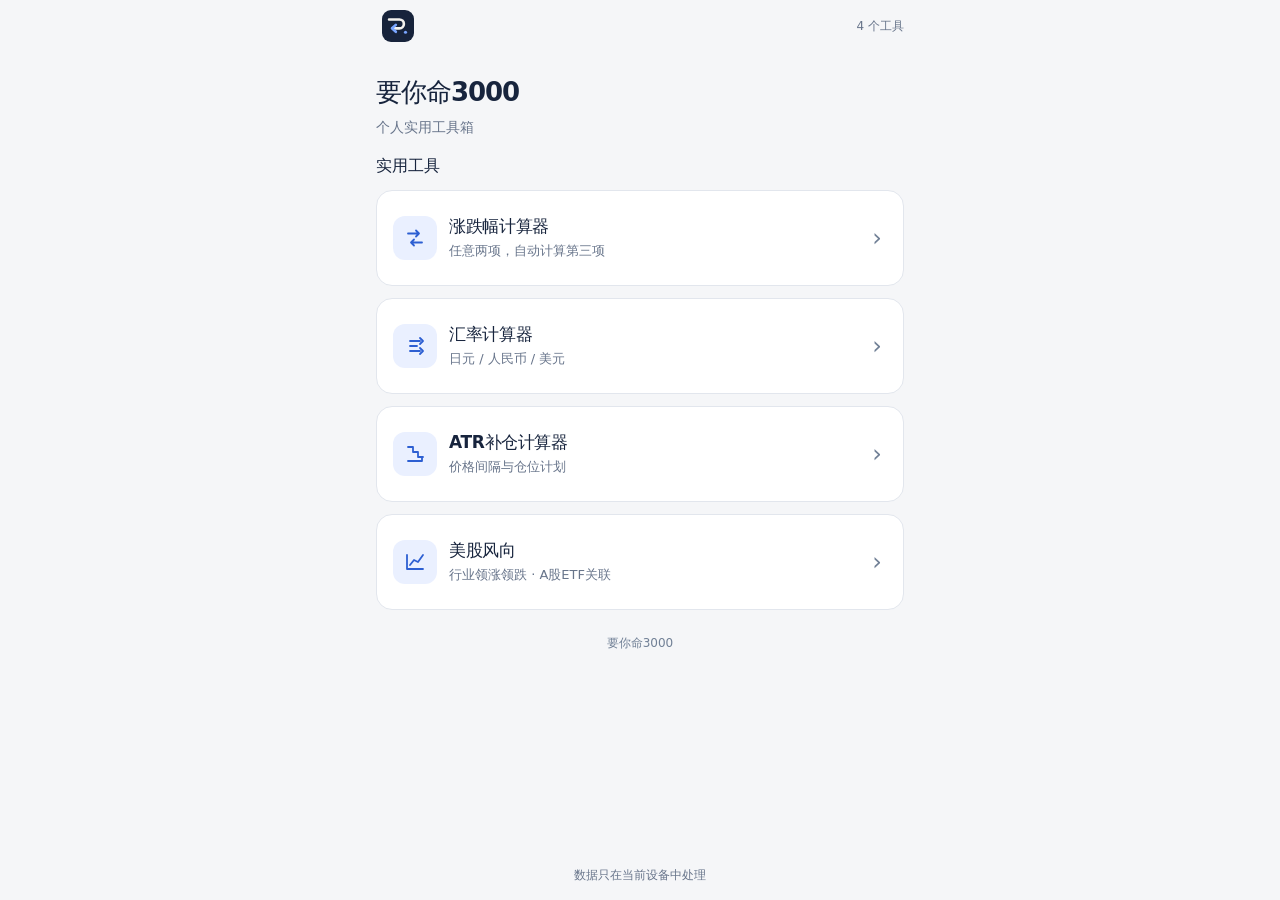
==== commit f4cfc3dc: "feat: complete US market commodity quotes v1.4.0" ====
--- a/index.html
+++ b/index.html
@@ -20,7 +20,7 @@
         <a class="brand-mark" href="./index.html" aria-label="要你命3000 首页">
           <img src="./assets/icon.svg" alt="" width="34" height="34" />
         </a>
-        <span class="topbar-note">3 个工具</span>
+        <span class="topbar-note">4 个工具</span>
       </header>
 
       <main class="home-main">
@@ -72,6 +72,12 @@
             </div>
             <span class="tool-card-arrow" aria-hidden="true">›</span>
           </a>
+
+          <a class="tool-card" href="./tools/us-market/index.html">
+            <div class="tool-card-icon" aria-hidden="true"><svg viewBox="0 0 24 24" fill="none"><path d="M4 19V5M4 19h16M7 15l4-5 4 2 5-7" /></svg></div>
+            <div class="tool-card-body"><h3>美股风向</h3><p>行业领涨领跌 · A股ETF关联</p></div>
+            <span class="tool-card-arrow" aria-hidden="true">›</span>
+          </a>
         </section>
 
         <p class="version-note" data-app-version>要你命3000</p>
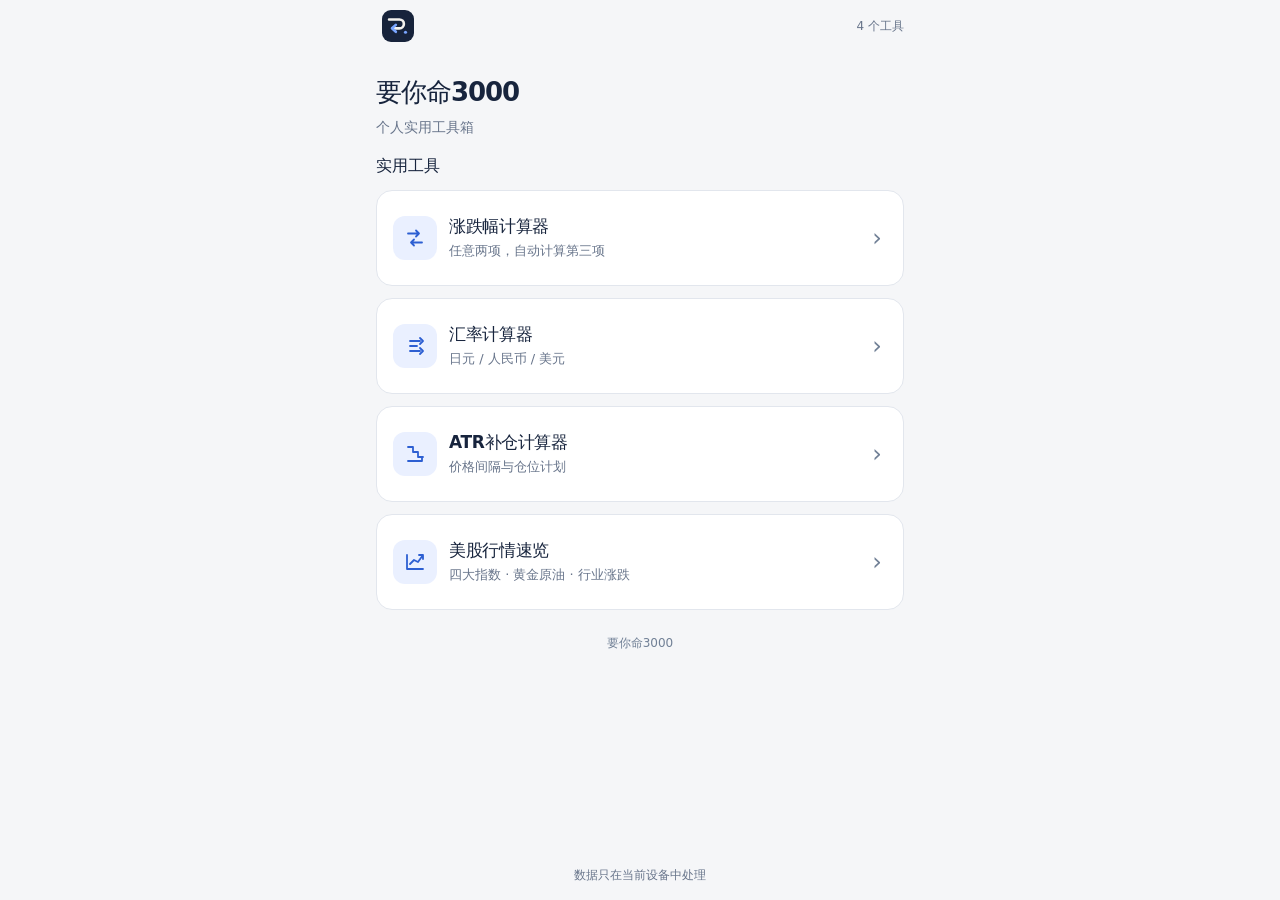
==== commit b724812b: "release: publish four-tool integration v1.4.0-dev.21" ====
--- a/index.html
+++ b/index.html
@@ -72,10 +72,16 @@
             </div>
             <span class="tool-card-arrow" aria-hidden="true">›</span>
           </a>
-
           <a class="tool-card" href="./tools/us-market/index.html">
-            <div class="tool-card-icon" aria-hidden="true"><svg viewBox="0 0 24 24" fill="none"><path d="M4 19V5M4 19h16M7 15l4-5 4 2 5-7" /></svg></div>
-            <div class="tool-card-body"><h3>美股风向</h3><p>行业领涨领跌 · A股ETF关联</p></div>
+            <div class="tool-card-icon" aria-hidden="true">
+              <svg viewBox="0 0 24 24" fill="none">
+                <path d="M4 5v14h16M7 14l4-4 4 2 5-7M16 5h4v4" />
+              </svg>
+            </div>
+            <div class="tool-card-body">
+              <h3>美股行情速览</h3>
+              <p>四大指数 · 黄金原油 · 行业涨跌</p>
+            </div>
             <span class="tool-card-arrow" aria-hidden="true">›</span>
           </a>
         </section>
--- a/assets/styles.css
+++ b/assets/styles.css
@@ -107,6 +107,9 @@
 .calculator-shell { max-width: var(--page-width); }
 .calculator-main { padding-bottom: max(24px, env(safe-area-inset-bottom)); }
 .calculator-card { padding: 16px; border: 1px solid var(--line); border-radius: var(--radius-xl); background: var(--surface); }
+.calculator-card-actions { display: flex; justify-content: flex-end; margin-bottom: 8px; }
+/* Reserve the top reset area when the last currency input scrolls into view. */
+.calculator-card-actions ~ .currency-stack input { scroll-margin-top: 240px; }
 .price-row { display: grid; grid-template-columns: repeat(2, minmax(0, 1fr)); gap: 12px; align-items: start; }
 .price-b-group { min-width: 0; }
 .field-card { display: block; min-width: 0; color: var(--ink-soft); }
@@ -148,7 +151,7 @@
   color: var(--ink); background: var(--surface); font-size: 14px; line-height: 1.5; font-weight: 500;
   transition: background 140ms ease, border-color 140ms ease;
 }
-.clear-button { flex: 0 0 auto; color: var(--ink-soft); border-color: transparent; background: transparent; }
+.clear-button { flex: 0 0 auto; color: var(--ink-soft); border-color: transparent; background: transparent; font-size: 12px; }
 .clear-button svg, .refresh-button svg { width: 16px; stroke: currentColor; stroke-width: 1.7; stroke-linecap: round; stroke-linejoin: round; }
 button:disabled { opacity: .5; cursor: default; }
 button:active:not(:disabled) { background: var(--surface-muted); }
@@ -173,6 +176,8 @@
 .rate-detail > span:last-child { text-align: right; font-variant-numeric: tabular-nums; overflow-wrap: anywhere; }
 .rate-detail > span:first-child { flex: 0 0 auto; }
 .refresh-button { width: 100%; color: var(--accent); }
+.currency-actions { display: flex; gap: 8px; }
+.currency-actions .refresh-button { flex: 1; width: auto; }
 /* Update notice stays in document flow so it cannot cover a focused field. */
 .pwa-update {
   max-width: calc(var(--page-width) - 32px); display: flex; align-items: center; justify-content: space-between; gap: 12px;
@@ -184,8 +189,7 @@
 @media (hover: hover) {
   .tool-card:hover { border-color: var(--line-strong); background: var(--surface-muted); }
   .back-link:hover { background: var(--accent-soft); }
-  .clear-button:hover:not(:disabled) { color: var(--down); background: var(--down-soft); }
-  .refresh-button:hover:not(:disabled), .atr-button:hover:not(:disabled) { background: var(--accent-soft); border-color: #c7d5f8; }
+  .clear-button:hover:not(:disabled), .refresh-button:hover:not(:disabled), .atr-button:hover:not(:disabled) { background: var(--accent-soft); border-color: #c7d5f8; }
 }
 @media (min-width: 768px) {
   .home-main, .calculator-main { padding-top: 24px; }
